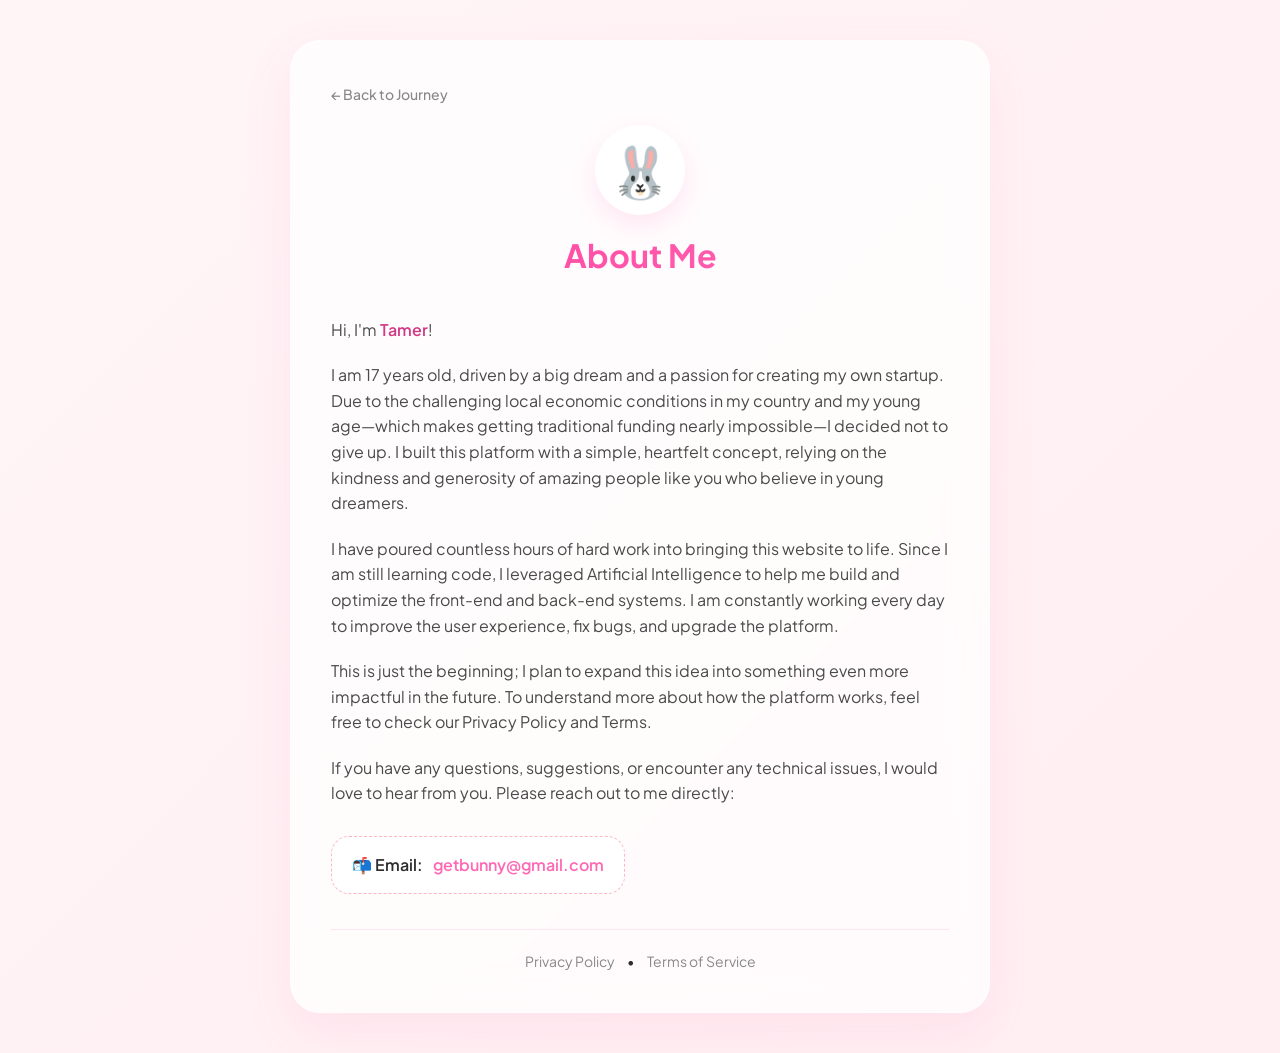
==== about me.html @ 5fb25514 "Add files via upload" ====
<!DOCTYPE html>
<html lang="en">
<head>
    <meta charset="UTF-8">
    <meta name="viewport" content="width=device-width, initial-scale=1.0">
    <title>About Me - GetBunny 🐰</title>
    <link rel="preconnect" href="https://fonts.googleapis.com">
    <link rel="preconnect" href="https://fonts.gstatic.com" crossorigin>
    <link href="https://fonts.googleapis.com/css2?family=Plus+Jakarta+Sans:wght@400;500;600;700&display=swap" rel="stylesheet">
    
    <style>
        :root {
            --primary-pink: #ff69b4;
            --light-pink: #ffb6c1;
            --text-dark: #2d2d2d;
            --bg-gradient: linear-gradient(135deg, #fff5f7 0%, #ffeef2 100%);
        }

        body {
            font-family: 'Plus Jakarta Sans', sans-serif;
            background: var(--bg-gradient);
            color: var(--text-dark);
            margin: 0;
            padding: 40px 20px;
            display: flex;
            justify-content: center;
            align-items: center;
            min-height: 100vh;
            line-height: 1.6;
        }

        .container {
            max-width: 700px;
            width: 100%;
            background: rgba(255, 255, 255, 0.75);
            backdrop-filter: blur(18px);
            -webkit-backdrop-filter: blur(18px);
            padding: 40px;
            border-radius: 30px;
            box-shadow: 0 20px 50px rgba(255, 105, 180, 0.1);
            border: 1px solid rgba(255, 255, 255, 0.4);
            box-sizing: border-box;
        }

        .header {
            text-align: center;
            margin-bottom: 35px;
        }

        .bunny-avatar {
            font-size: 50px;
            background: white;
            width: 90px;
            height: 90px;
            display: flex;
            align-items: center;
            justify-content: center;
            border-radius: 50px;
            margin: 0 auto 15px auto;
            box-shadow: 0 10px 25px rgba(255, 105, 180, 0.15);
        }

        h1 {
            color: var(--text-dark);
            font-size: 32px;
            font-weight: 700;
            margin: 0;
            background: linear-gradient(135deg, #ff41a1 0%, #ff69b4 100%);
            -webkit-background-clip: text;
            -webkit-text-fill-color: transparent;
        }

        /* تنسيق النصوص والفقرات */
        p {
            font-size: 16px;
            color: #4a4a4a;
            margin-bottom: 20px;
            font-weight: 400;
        }

        .highlight {
            font-weight: 600;
            color: #d13b86;
        }

        /* الروابط وأزرار التواصل */
        .email-box {
            background: rgba(255, 255, 255, 0.9);
            padding: 15px 20px;
            border-radius: 18px;
            border: 1px dashed var(--light-pink);
            display: inline-flex;
            align-items: center;
            gap: 10px;
            margin-top: 10px;
            font-weight: 600;
        }

        .email-box a {
            color: var(--primary-pink);
            text-decoration: none;
            transition: color 0.2s;
        }

        .email-box a:hover {
            color: #d13b86;
            text-decoration: underline;
        }

        .footer-links {
            margin-top: 35px;
            padding-top: 20px;
            border-top: 1px solid rgba(255, 105, 180, 0.15);
            text-align: center;
            font-size: 14px;
        }

        .footer-links a {
            color: #888;
            text-decoration: none;
            margin: 0 10px;
            transition: color 0.2s;
        }

        .footer-links a:hover {
            color: var(--primary-pink);
        }

        .back-btn {
            display: inline-block;
            margin-bottom: 20px;
            color: #888;
            text-decoration: none;
            font-size: 14px;
            font-weight: 500;
            transition: color 0.2s;
        }
        .back-btn:hover {
            color: var(--primary-pink);
        }

        @media (max-width: 480px) {
            body { padding: 20px 10px; }
            .container { padding: 25px 20px; }
            h1 { font-size: 26px; }
        }
    </style>
</head>
<body>

    <div class="container">
        <a href="/" class="back-btn">← Back to Journey</a>

        <div class="header">
            <div class="bunny-avatar">🐰</div>
            <h1>About Me</h1>
        </div>

        <p>Hi, I'm <span class="highlight">Tamer</span>!</p>
        
        <p>I am 17 years old, driven by a big dream and a passion for creating my own startup. Due to the challenging local economic conditions in my country and my young age—which makes getting traditional funding nearly impossible—I decided not to give up. I built this platform with a simple, heartfelt concept, relying on the kindness and generosity of amazing people like you who believe in young dreamers.</p>
        
        <p>I have poured countless hours of hard work into bringing this website to life. Since I am still learning code, I leveraged Artificial Intelligence to help me build and optimize the front-end and back-end systems. I am constantly working every day to improve the user experience, fix bugs, and upgrade the platform.</p>
        
        <p>This is just the beginning; I plan to expand this idea into something even more impactful in the future. To understand more about how the platform works, feel free to check our Privacy Policy and Terms.</p>
        
        <p>If you have any questions, suggestions, or encounter any technical issues, I would love to hear from you. Please reach out to me directly:</p>

        <div class="email-box">
            <span>📬 Email:</span>
            <a href="mailto:getbunny@gmail.com">getbunny@gmail.com</a>
        </div>

        <div class="footer-links">
            <a href="/privacy.html">Privacy Policy</a> • 
            <a href="/terms.html">Terms of Service</a>
        </div>
    </div>

</body>
</html>
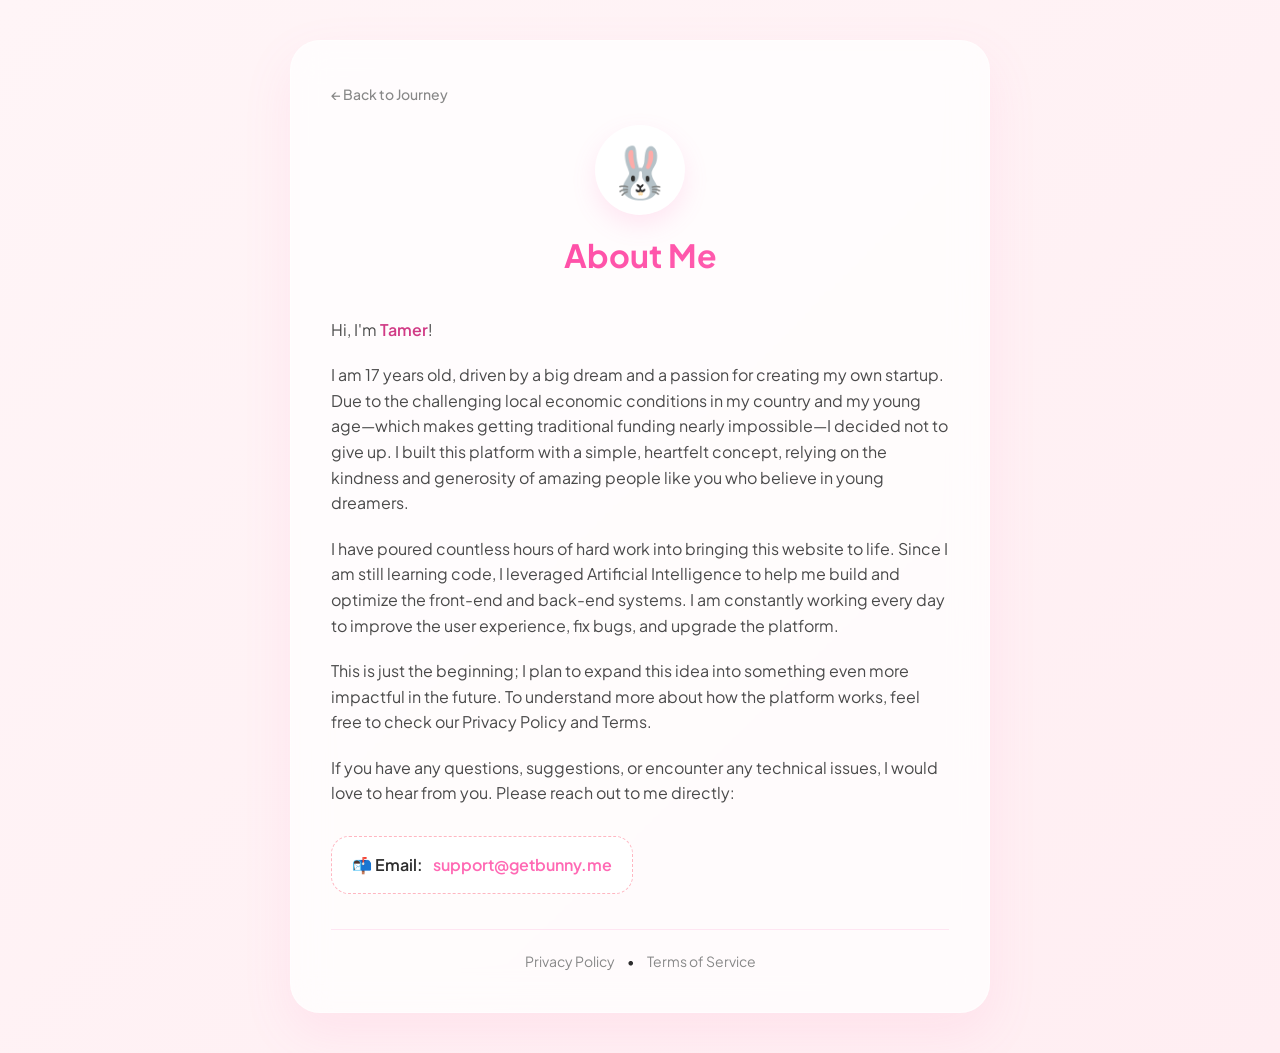
==== commit aaccf353: "Add files via upload" ====
--- a/about me.html
+++ b/about me.html
@@ -168,7 +168,7 @@
 
         <div class="email-box">
             <span>📬 Email:</span>
-            <a href="mailto:getbunny@gmail.com">getbunny@gmail.com</a>
+            <a href="mailto:getbunny.me@gmail.com">support@getbunny.me</a>
         </div>
 
         <div class="footer-links">
